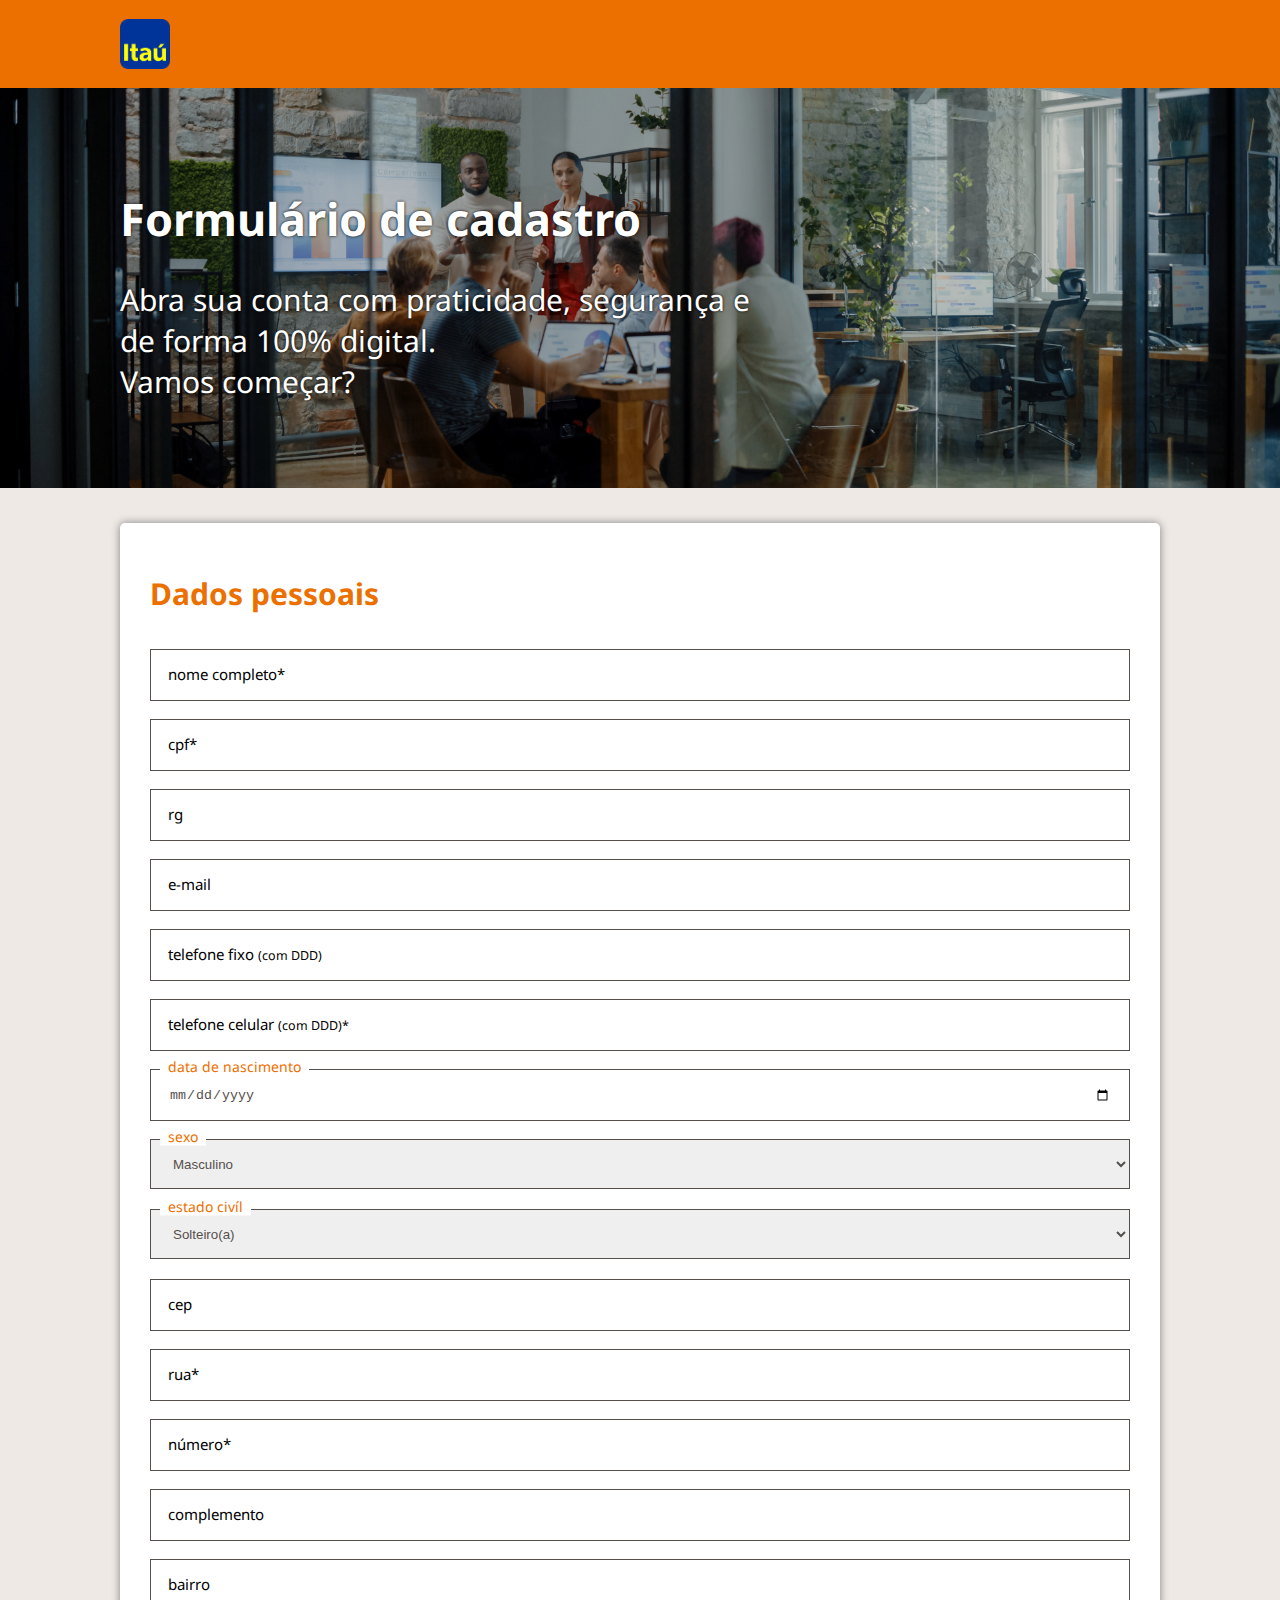
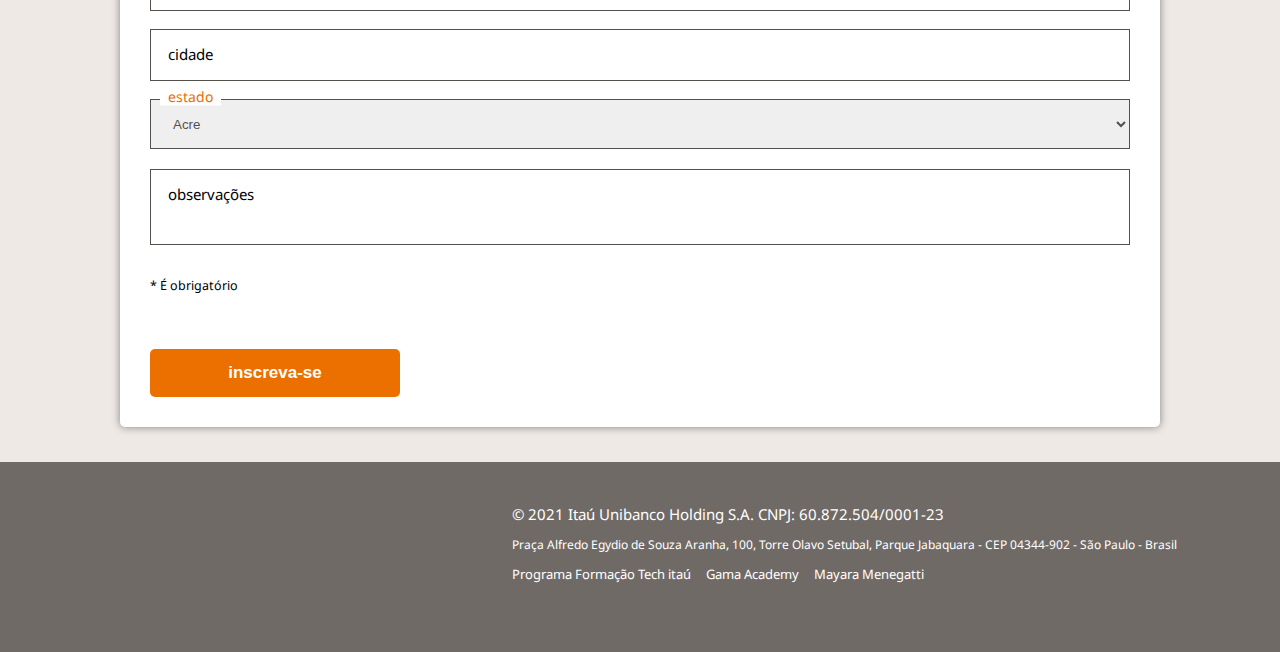
==== index.html @ 985c22d6 "Initial commit" ====
<!-- Informa ao navegador qual é a especificação do código que está sendo usada no documento -->
<!doctype html>
<!-- Declara o idioma principal do documento -->
<html lang="pt-br">

<head>
    <!-- Título da página -->
    <title>Cadastro pessoal | Banco Itaú</title>
    <!-- Exibe a acentuação em português de forma correta -->
    <meta charset="utf-8">
    <!-- Fonte Google 'Roboto Condensed' -->
    <link rel="stylesheet" href="https://fonts.googleapis.com/css?family=Noto Sans">
    <!-- Nosso CSS -->
    <link rel="stylesheet" href="./content/style.css">
    <!-- Ícone da página -->
    <link rel="icon" type="image/webp" href="./imagens/logo-itau.webp">
    <!-- Funções da Receita Federal - Validação de CPF -->
    <script src="./content/receita.js"></script>
    <!-- Funções da ViaCEP - Busca de CEP -->
    <script src="./content/viacep.js"></script>
    <!-- Funções do site -->
    <script src="./content/scripts.js"></script>
</head>

<body>
    <!-- Barra de navegação -->
    <nav>
        <a href="https://www.itau.com.br"><img src="./imagens/logo-itau.webp" alt="Logotipo do Itaú"></a>
    </nav>

    <!-- Cabeçalho -->
    <header>
        <h2>Formulário de cadastro</h2>
        <p>
            Abra sua conta com praticidade, segurança e<br> de forma 100% digital.<br>
            Vamos começar?
        </p>
    </header>

    <!-- Conteúdo principal da página -->
    <main>
        <section>
            <h1>Dados pessoais</h1>
            <form method="get" action="./resultado.html">

                <div class="formInput">
                    <input type="text" id="formNome" name="nome" placeholder=" " required onfocus="this.select();">
                    <label class="label-name" for="formNome">
                        <span class="content-name">nome completo*</span>
                    </label>
                </div>

                <div class="formInput">
                    <input type="text" id="formCPF" name="cpf" placeholder=" " required onfocus="this.select();"
                        onblur="ajustaCPF(this.value);">
                    <label class="label-name" for="formCPF">
                        <span class="content-name">cpf*</span>
                    </label>
                </div>

                <div class="formInput">
                    <input type="text" id="formRG" name="rg" placeholder=" " onfocus="this.select();">
                    <label class="label-name" for="formRG">
                        <span class="content-name">rg</span>
                    </label>
                </div>

                <div class="formInput">
                    <input type="email" id="formE-mail" name="e-mail" placeholder=" " onfocus="this.select();">
                    <label class="label-name" for="formE-mail">
                        <span class="content-name">e-mail</span>
                    </label>
                </div>

                <div class="formInput">
                    <input type="text" id="formTel" name="tel" placeholder=" " onfocus="this.select();"
                        onblur="ajustaTelefone(this.value);">
                    <label class="label-name" for="formTel">
                        <span class="content-name">telefone fixo <small>(com DDD)</small></span>
                    </label>
                </div>

                <div class="formInput">
                    <input type="text" id="formCel" name="cel" placeholder=" " required onfocus="this.select();"
                        onblur="ajustaCelular(this.value);">
                    <label class="label-name" for="formCel">
                        <span class="content-name">telefone celular <small>(com DDD)*</small></span>
                    </label>
                </div>

                <div class="formInput">
                    <input type="date" id="formNasc" name="nasc">
                    <label class="label-name" for="formNasc">
                        <span class="content-name">data de nascimento</span>
                    </label>
                </div>

                <div class="formInput">
                    <select id="formSexo" name="sexo" placeholder=" ">
                        <option value="M">Masculino</option>
                        <option value="F">Feminino</option>
                    </select>
                    <label class="label-name" for="formSexo">
                        <span class="content-name">sexo</span>
                    </label>
                </div>

                <div class="formInput">
                    <select id="formCivil" name="civil" placeholder=" ">
                        <option value="solteiro">Solteiro(a)</option>
                        <option value="casado">Casado(a)</option>
                        <option value="separado">Separado(a)</option>
                        <option value="divorciado">Divorciado(a)</option>
                        <option value="viuvo">Viúvo(a)</option>
                    </select>
                    <label class="label-name" for="formCivil">
                        <span class="content-name">estado civíl</span>
                    </label>
                </div>

                <div class="formInput">
                    <input type="text" id="formCEP" name="cep" placeholder=" " onfocus="this.select();"
                        onblur="ajustaCEP(this.value);">
                    <label class="label-name" for="formCEP">
                        <span class="content-name">cep</span>
                    </label>
                </div>

                <div class="formInput">
                    <input type="text" id="formRua" name="rua" placeholder=" " required onfocus="this.select();">
                    <label class="label-name" for="formRua">
                        <span class="content-name">rua*</span>
                    </label>
                </div>

                <div class="formInput">
                    <input type="text" id="formNum" name="num" placeholder=" " required onfocus="this.select();">
                    <label class="label-name" for="formNum">
                        <span class="content-name">número*</span>
                    </label>
                </div>
               
                <div class="formInput">
                    <input type="text" id="formComp" name="comp" placeholder=" " onfocus="this.select();">
                    <label class="label-name" for="formComp">
                        <span class="content-name">complemento</span>
                    </label>
                </div>
                
                <div class="formInput">
                    <input type="text" id="formBairro" name="bairro" placeholder=" " onfocus="this.select();">
                    <label class="label-name" for="formBairro">
                        <span class="content-name">bairro</span>
                    </label>
                </div>
                
                <div class="formInput">
                    <input type="text" id="formCid" name="cid" placeholder=" " onfocus="this.select();">
                    <label class="label-name" for="formCid">
                        <span class="content-name">cidade</span>
                    </label>
                </div>

                <div class="formInput">
                    <select id="formUF" name="uf" placeholder=" ">
                        <option value="AC">Acre</option>
                        <option value="AL">Alagoas</option>
                        <option value="AP">Amapá</option>
                        <option value="AM">Amazonas</option>
                        <option value="BA">Bahia</option>
                        <option value="CE">Ceará</option>
                        <option value="DF">Distrito Federal</option>
                        <option value="ES">Espírito Santo</option>
                        <option value="GO">Goiás</option>
                        <option value="MA">Maranhão</option>
                        <option value="MT">Mato Grosso</option>
                        <option value="MS">Mato Grosso do Sul</option>
                        <option value="MG">Minas Gerais</option>
                        <option value="PA">Pará</option>
                        <option value="PB">Paraíba</option>
                        <option value="PR">Paraná</option>
                        <option value="PE">Pernambuco</option>
                        <option value="PI">Piauí</option>
                        <option value="RJ">Rio de Janeiro</option>
                        <option value="RN">Rio Grande do Norte</option>
                        <option value="RS">Rio Grande do Sul</option>
                        <option value="RO">Rondônia</option>
                        <option value="RR">Roraima</option>
                        <option value="SC">Santa Catarina</option>
                        <option value="SP">São Paulo</option>
                        <option value="SE">Sergipe</option>
                        <option value="TO">Tocantins</option>
                    </select>
                    <label class="label-name" for="formUF">
                        <span class="content-name">estado</span>
                    </label>
                </div>

                <div class="formInput">
                    <textarea id="formObs" name="obs" placeholder=" " onfocus="this.select();"></textarea>
                    <label class="label-name" for="formObs">
                        <span class="content-name">observações</span>
                    </label>
                </div>
                <br>
                <p><small>* É obrigatório</small></p>
                <input type="submit" value="inscreva-se">
               
            </form>
        </section>
    </main>

    <!-- Rodapé -->
    <footer>
        <p>
        <h1>© 2021 Itaú Unibanco Holding S.A. CNPJ: 60.872.504/0001-23</h1>
        </p>
        <p>
            Praça Alfredo Egydio de Souza Aranha, 100, Torre Olavo Setubal, Parque Jabaquara - CEP 04344-902 - São Paulo
            - Brasil
        </p>
        <ul>
            <li><a target="_blank" href="https://www.itau.com.br/relacoes-com-investidores/show.aspx?idMateria=I10ZsSdMkCjT2+mWu+lg5g==&linguagem=pt">Programa Formação Tech itaú</a></li>
            <li><a target="_blank" href="https://www.gama.academy/">Gama Academy</a></li>
            <li><a target="_blank" href="https://www.linkedin.com/in/mayara-menegatti-4a2a8685/">Mayara Menegatti</a></li>
        </ul>
    </footer>

</body>

</html>
---- content/style.css ----
/* Definição de variáveis
https://www.w3schools.com/css/css3_variables.asp */

:root {
    --itau-laranja: #ec7000;
    --itau-azul: #003499;
    --itau-fundo: #efe9e5;
    --itau-rodape: #706a66;
    --itau-btn_hover: #d27000;
    --itau-form: #56504c;
    --padding-lateral: 120px;
}

/* Tamanho mínimo da página */

html {
    min-width: 768px;
}

/* Corpo da página */

body {
    font-family: 'Noto Sans';
    font-size: 15px;
    margin: 0;
}

/* Barra de navegação principal */

nav {
    /* position: fixed; */
    width: 100%;
    height: 50px;
    background-color: var(--itau-laranja);
    padding: 19px var(--padding-lateral);
}

/* Logo da barra de navegação */

nav img {
    width: 50px;
}

/* Cabeçalho */

header {
    /* Adobe Stock - imagem gratuita (https://stock.adobe.com/br/search/free?filters%5Bcontent_type%3Aphoto%5D=1&filters%5Bcontent_type%3Aillustration%5D=1&filters%5Bcontent_type%3Azip_vector%5D=1&filters%5Bcontent_type%3Avideo%5D=0&filters%5Bcontent_type%3Atemplate%5D=0&filters%5Bcontent_type%3A3d%5D=0&filters%5Bcontent_type%3Aaudio%5D=0&filters%5Binclude_stock_enterprise%5D=0&filters%5Bfree_collection%5D=1&filters%5Bcontent_type%3Aimage%5D=1&filters%5Border%5D=relevance&k=finan%C3%A7a&order=relevance&safe_search=1&search_type=asset-type-change&search_page=1&get_facets=0&asset_id=414881133) */
    background-image: url("./cabeçalho.png");
    background-repeat: no-repeat;
    background-size: cover;
    height: 300px;
    color: white;
    font-size: 30px;
    text-shadow: 0 0 3px black;
    padding: 100px 0 0 var(--padding-lateral);
}

header h2 {
    margin: 0;
}

/* Bloco principal */

main {
    background-color: var(--itau-fundo);
    padding: 35px var(--padding-lateral);
}

main section {
    background-color: white;
    border-radius: 5px;
    box-shadow: 0 0 8px gray;
    padding: 30px;
}

main h1 {
    color: var(--itau-laranja);
    padding-bottom: 15px;
}

/* Formulário */

form {
    /* padding-right: 35px; */
    padding: 0;
}

/* Animação dos labels: https://www.youtube.com/watch?v=IxRJ8vplzAo */

.formInput {
    position: relative;
    width: 100%;
    height: 50px;
    margin-bottom: 20px;
}

.formInput input, .formInput select, .formInput textarea {
    width: calc(100% - 38px);
    height: 100%;
    padding: 0 18px;
    border: 1px solid var(--itau-form);
    color: var(--itau-form);
    outline: none;
}

.formInput select {
    width: 100%;
}

.formInput textarea {
    padding: 12px 18px;
    margin-bottom: 20px;
    resize: none;
}

.formInput label {
    position: absolute;
    bottom: 12px;
    left: 10px;
    width: 100%;
    height: 100%;
    pointer-events: none;
}

.formInput label::after {
    content: "";
    position: absolute;
    left: 0px;
    bottom: -1px;
    width: 100%;
    height: 100%;
    transform: translateY(-100%);
}

.content-name {
    position: absolute;
    bottom: 3px;
    left: 0px;
    transition: all 0.3s ease;
    background-color: white;
    padding: 0 8px;
}

.formInput input:focus+.label-name .content-name, .formInput select:focus+.label-name .content-name, .formInput textarea:focus+.label-name .content-name, .formInput input:not(:placeholder-shown)+.label-name .content-name, .formInput select:not(:placeholder-shown)+.label-name .content-name, .formInput textarea:not(:placeholder-shown)+.label-name .content-name {
    transform: translateY(-150%);
    font-size: 14px;
    color: var(--itau-laranja);
}

/* Mouse sobre inputs ou Inputs recebem foco*/

input:hover, textarea:hover, select:hover, input:focus, textarea:focus, select:focus {
    border: 1px solid var(--itau-laranja);
}

/* input[type=text], input[type=email], input[type=number], input[type=date], textarea, select { */

/* input, textarea, select {
    width: 100%;
    height: 50px;
    padding: 12px 20px;
    margin: 8px 0 16px;
    display: inline-block;
    border: 1px solid black;
    border-radius: 4px;
    box-sizing: border-box;
    -webkit-transition: 0.5s;
    transition: 0.5s;
    outline: none;
    resize: none;
} */

/* input[type=text]:hover, input[type=email]:hover, input[type=number]:hover, input[type=date]:hover, textarea:hover, select:hover {
    border: 1px solid var(--itau-laranja);
}

input[type=text]:focus, input[type=email]:focus, input[type=number]:focus, input[type=date]:focus, textarea:focus, select:focus {
    border: 1px solid var(--itau-laranja);
} */

input[type='radio']:focus {
    -webkit-appearance: none;
    width: 20px;
    height: 20px;
    border-radius: 50%;
    outline: none;
    border: 3px solid gray;
}

input[type='radio']:before {
    content: '';
    display: block;
    width: 60%;
    height: 60%;
    margin: 20% auto;
    border-radius: 50%;
}

/* Botão de enviar */

input[type=submit] {
    width: 250px;
    background-color: var(--itau-laranja);
    color: white;
    padding: 14px 20px;
    margin-top: 40px;
    border: none;
    border-radius: 5px;
    cursor: pointer;
    font-weight: bold;
    font-size: 17px;
}

input[type=submit]:hover {
    background-color: var(--itau-btn_hover);
}

/* Rodapé */

footer {
    font-size: 12px;
    background-color: var(--itau-rodape);
    color: white;
    height: 160px;
    padding: 30px 0 0 40%;
}

footer h1 {
    font-weight: normal;
    font-size: 15px;
}

footer ul {
    list-style-type: none;
    margin: 0;
    padding: 0;
}

footer li {
    float: left;
    font-size: 13px;
    padding-right: 15px;
    text-decoration: none;
    color: white;
}

footer a {
    text-decoration: none;
    color: white;
}
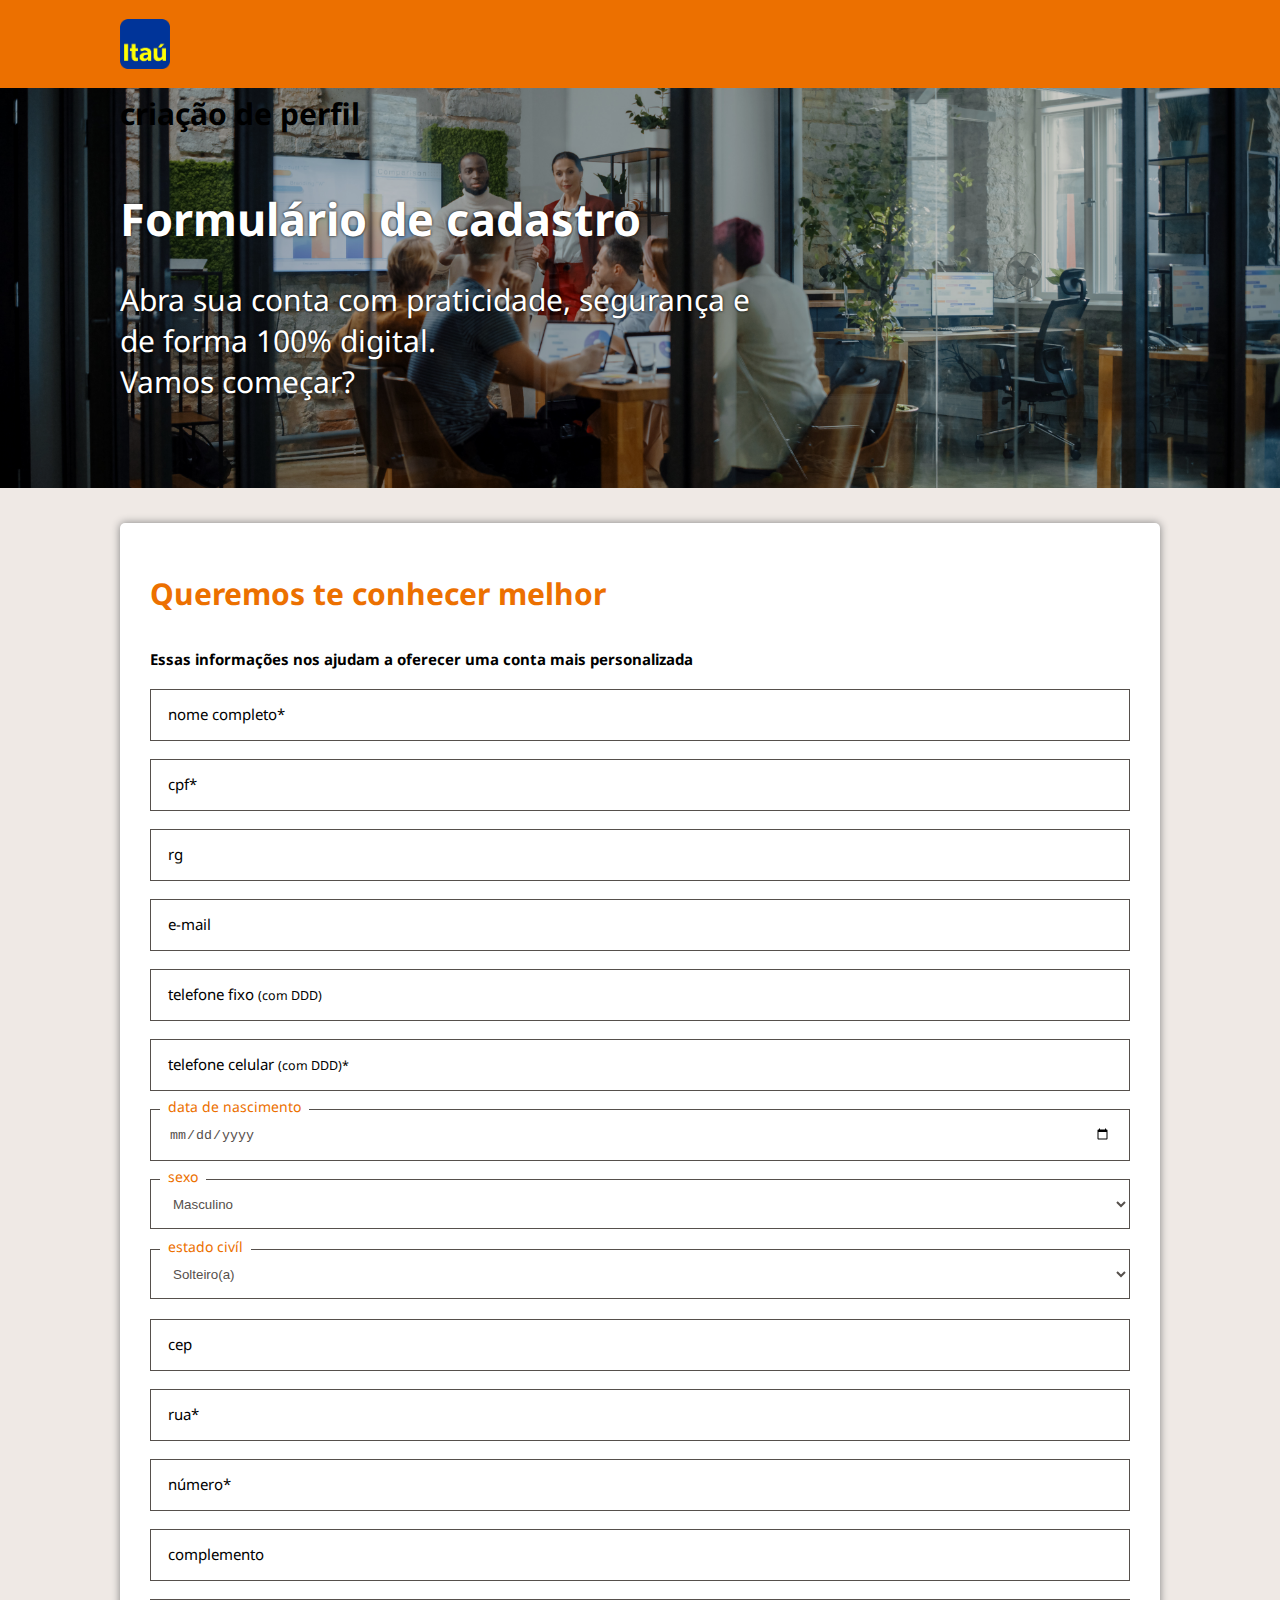
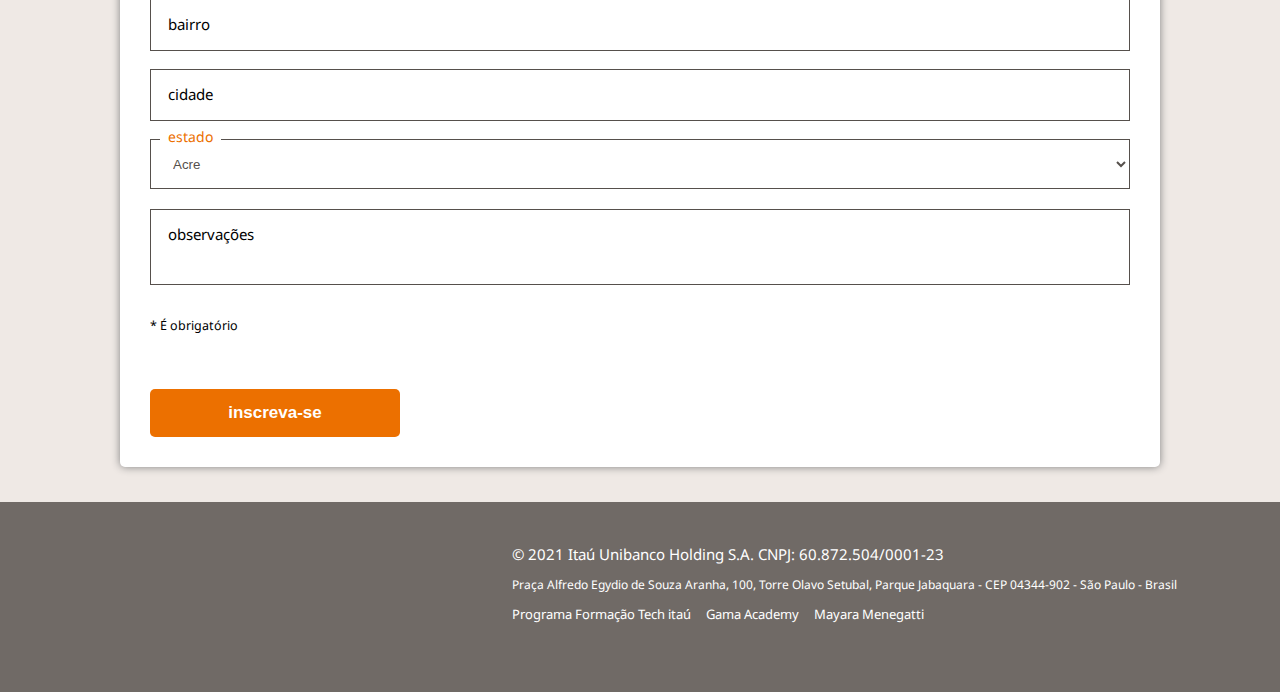
==== commit 2c6a34c1: "Update index.html" ====
--- a/index.html
+++ b/index.html
@@ -26,6 +26,7 @@
     <!-- Barra de navegação -->
     <nav>
         <a href="https://www.itau.com.br"><img src="./imagens/logo-itau.webp" alt="Logotipo do Itaú"></a>
+        <h1>criação de perfil</h1>
     </nav>
 
     <!-- Cabeçalho -->
@@ -40,7 +41,8 @@
     <!-- Conteúdo principal da página -->
     <main>
         <section>
-            <h1>Dados pessoais</h1>
+            <h1>Queremos te conhecer melhor</h1>
+            <h4>Essas informações nos ajudam a oferecer uma conta mais personalizada</h4>
             <form method="get" action="./resultado.html">
 
                 <div class="formInput">
--- a/content/style.css
+++ b/content/style.css
@@ -28,8 +28,6 @@
 /* Barra de navegação principal */
 
 nav {
-    /* position: fixed; */
-    width: 100%;
     height: 50px;
     background-color: var(--itau-laranja);
     padding: 19px var(--padding-lateral);
@@ -81,7 +79,6 @@
 /* Formulário */
 
 form {
-    /* padding-right: 35px; */
     padding: 0;
 }
 
@@ -95,6 +92,7 @@
 }
 
 .formInput input, .formInput select, .formInput textarea {
+    background-color: white;
     width: calc(100% - 38px);
     height: 100%;
     padding: 0 18px;
@@ -113,6 +111,10 @@
     resize: none;
 }
 
+.formInput select option {
+    background-color: white;
+}
+
 .formInput label {
     position: absolute;
     bottom: 12px;
@@ -151,49 +153,6 @@
 
 input:hover, textarea:hover, select:hover, input:focus, textarea:focus, select:focus {
     border: 1px solid var(--itau-laranja);
-}
-
-/* input[type=text], input[type=email], input[type=number], input[type=date], textarea, select { */
-
-/* input, textarea, select {
-    width: 100%;
-    height: 50px;
-    padding: 12px 20px;
-    margin: 8px 0 16px;
-    display: inline-block;
-    border: 1px solid black;
-    border-radius: 4px;
-    box-sizing: border-box;
-    -webkit-transition: 0.5s;
-    transition: 0.5s;
-    outline: none;
-    resize: none;
-} */
-
-/* input[type=text]:hover, input[type=email]:hover, input[type=number]:hover, input[type=date]:hover, textarea:hover, select:hover {
-    border: 1px solid var(--itau-laranja);
-}
-
-input[type=text]:focus, input[type=email]:focus, input[type=number]:focus, input[type=date]:focus, textarea:focus, select:focus {
-    border: 1px solid var(--itau-laranja);
-} */
-
-input[type='radio']:focus {
-    -webkit-appearance: none;
-    width: 20px;
-    height: 20px;
-    border-radius: 50%;
-    outline: none;
-    border: 3px solid gray;
-}
-
-input[type='radio']:before {
-    content: '';
-    display: block;
-    width: 60%;
-    height: 60%;
-    margin: 20% auto;
-    border-radius: 50%;
 }
 
 /* Botão de enviar */
